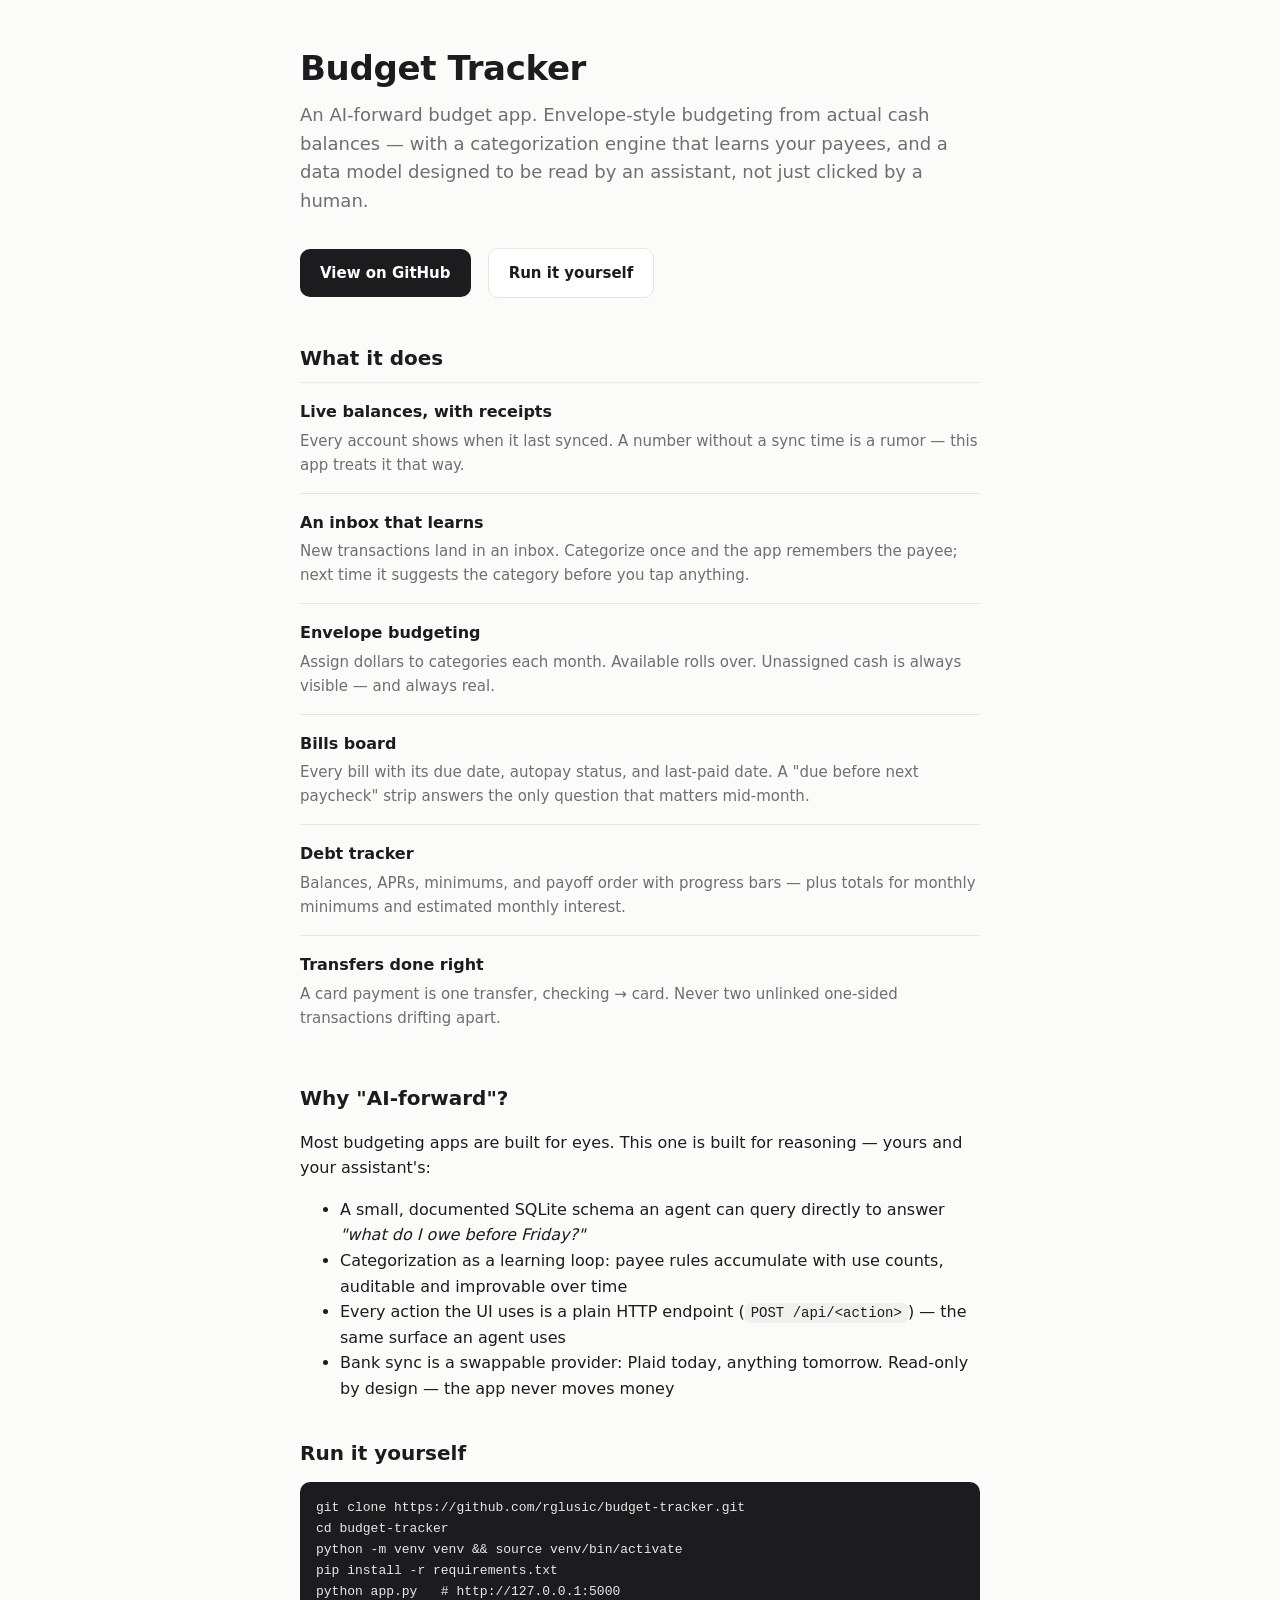
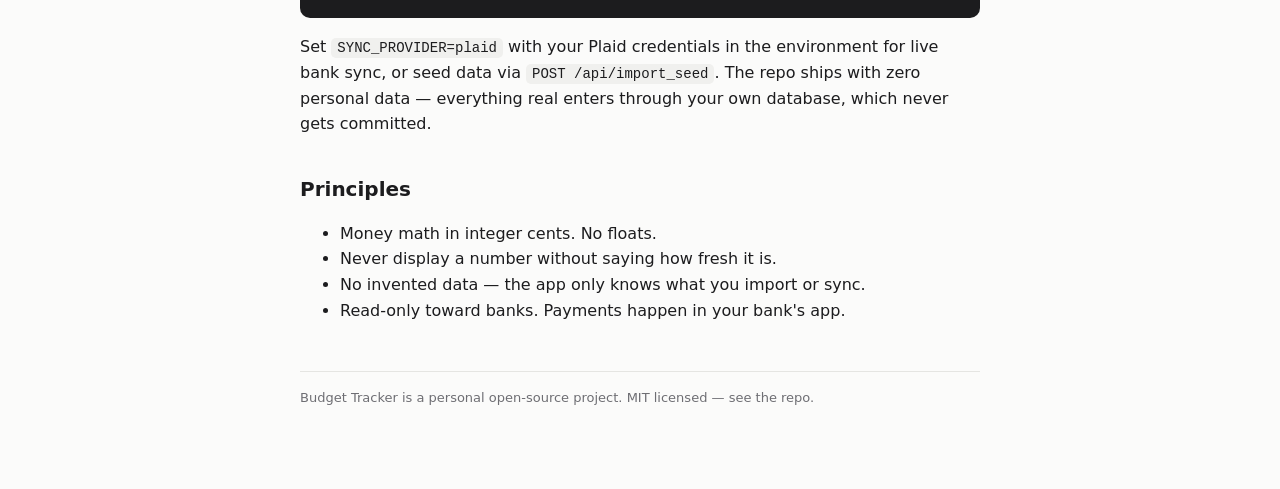
==== docs/index.html @ f5f38d38 "Initial commit: AI-forward budget tracker v1" ====
<!DOCTYPE html>
<html lang="en">
<head>
<meta charset="utf-8">
<meta name="viewport" content="width=device-width, initial-scale=1">
<title>Budget Tracker — an AI-forward budget app</title>
<meta name="description" content="Envelope-style budgeting from actual cash balances, with a categorization engine that learns your payees and a data model built for the AI era.">
<style>
  :root { --ink:#1c1c1e; --muted:#6e6e73; --line:#e5e5e2; --accent:#0a7aff; --bg:#fbfbfa; }
  * { box-sizing:border-box; }
  body { margin:0; font-family:-apple-system,system-ui,"Segoe UI",sans-serif; color:var(--ink); background:var(--bg); line-height:1.6; }
  .wrap { max-width:720px; margin:0 auto; padding:48px 20px 80px; }
  h1 { font-size:34px; line-height:1.2; margin:0 0 12px; letter-spacing:-0.01em; }
  h2 { font-size:20px; margin:36px 0 8px; }
  p, li { font-size:16px; }
  .lede { font-size:18px; color:var(--muted); margin:0 0 24px; }
  .cta { display:inline-block; margin:8px 12px 8px 0; padding:12px 20px; border-radius:10px;
         background:var(--ink); color:#fff; text-decoration:none; font-weight:600; font-size:15px; }
  .cta.ghost { background:#fff; color:var(--ink); border:1px solid var(--line); }
  .feat { border-top:1px solid var(--line); padding:16px 0; }
  .feat strong { display:block; font-size:16px; margin-bottom:4px; }
  .feat p { margin:0; color:var(--muted); font-size:15px; }
  code { background:#f0f0ee; padding:2px 6px; border-radius:5px; font-size:14px; }
  pre { background:#1c1c1e; color:#e8e8e8; padding:16px; border-radius:10px; overflow-x:auto; font-size:13px; }
  footer { margin-top:48px; padding-top:16px; border-top:1px solid var(--line); color:var(--muted); font-size:13px; }
</style>
</head>
<body>
<div class="wrap">

  <h1>Budget Tracker</h1>
  <p class="lede">An AI-forward budget app. Envelope-style budgeting from actual
  cash balances — with a categorization engine that learns your payees, and a
  data model designed to be read by an assistant, not just clicked by a human.</p>

  <a class="cta" href="https://github.com/rglusic/budget-tracker">View on GitHub</a>
  <a class="cta ghost" href="#self-host">Run it yourself</a>

  <h2>What it does</h2>

  <div class="feat">
    <strong>Live balances, with receipts</strong>
    <p>Every account shows when it last synced. A number without a sync time is a rumor — this app treats it that way.</p>
  </div>
  <div class="feat">
    <strong>An inbox that learns</strong>
    <p>New transactions land in an inbox. Categorize once and the app remembers the payee; next time it suggests the category before you tap anything.</p>
  </div>
  <div class="feat">
    <strong>Envelope budgeting</strong>
    <p>Assign dollars to categories each month. Available rolls over. Unassigned cash is always visible — and always real.</p>
  </div>
  <div class="feat">
    <strong>Bills board</strong>
    <p>Every bill with its due date, autopay status, and last-paid date. A "due before next paycheck" strip answers the only question that matters mid-month.</p>
  </div>
  <div class="feat">
    <strong>Debt tracker</strong>
    <p>Balances, APRs, minimums, and payoff order with progress bars — plus totals for monthly minimums and estimated monthly interest.</p>
  </div>
  <div class="feat">
    <strong>Transfers done right</strong>
    <p>A card payment is one transfer, checking → card. Never two unlinked one-sided transactions drifting apart.</p>
  </div>

  <h2>Why "AI-forward"?</h2>
  <p>Most budgeting apps are built for eyes. This one is built for reasoning —
  yours and your assistant's:</p>
  <ul>
    <li>A small, documented SQLite schema an agent can query directly to answer <em>"what do I owe before Friday?"</em></li>
    <li>Categorization as a learning loop: payee rules accumulate with use counts, auditable and improvable over time</li>
    <li>Every action the UI uses is a plain HTTP endpoint (<code>POST /api/&lt;action&gt;</code>) — the same surface an agent uses</li>
    <li>Bank sync is a swappable provider: Plaid today, anything tomorrow. Read-only by design — the app never moves money</li>
  </ul>

  <h2 id="self-host">Run it yourself</h2>
  <pre>git clone https://github.com/rglusic/budget-tracker.git
cd budget-tracker
python -m venv venv &amp;&amp; source venv/bin/activate
pip install -r requirements.txt
python app.py   # http://127.0.0.1:5000</pre>
  <p>Set <code>SYNC_PROVIDER=plaid</code> with your Plaid credentials in the
  environment for live bank sync, or seed data via
  <code>POST /api/import_seed</code>. The repo ships with zero personal data —
  everything real enters through your own database, which never gets committed.</p>

  <h2>Principles</h2>
  <ul>
    <li>Money math in integer cents. No floats.</li>
    <li>Never display a number without saying how fresh it is.</li>
    <li>No invented data — the app only knows what you import or sync.</li>
    <li>Read-only toward banks. Payments happen in your bank's app.</li>
  </ul>

  <footer>Budget Tracker is a personal open-source project. MIT licensed — see the repo.</footer>

</div>
</body>
</html>
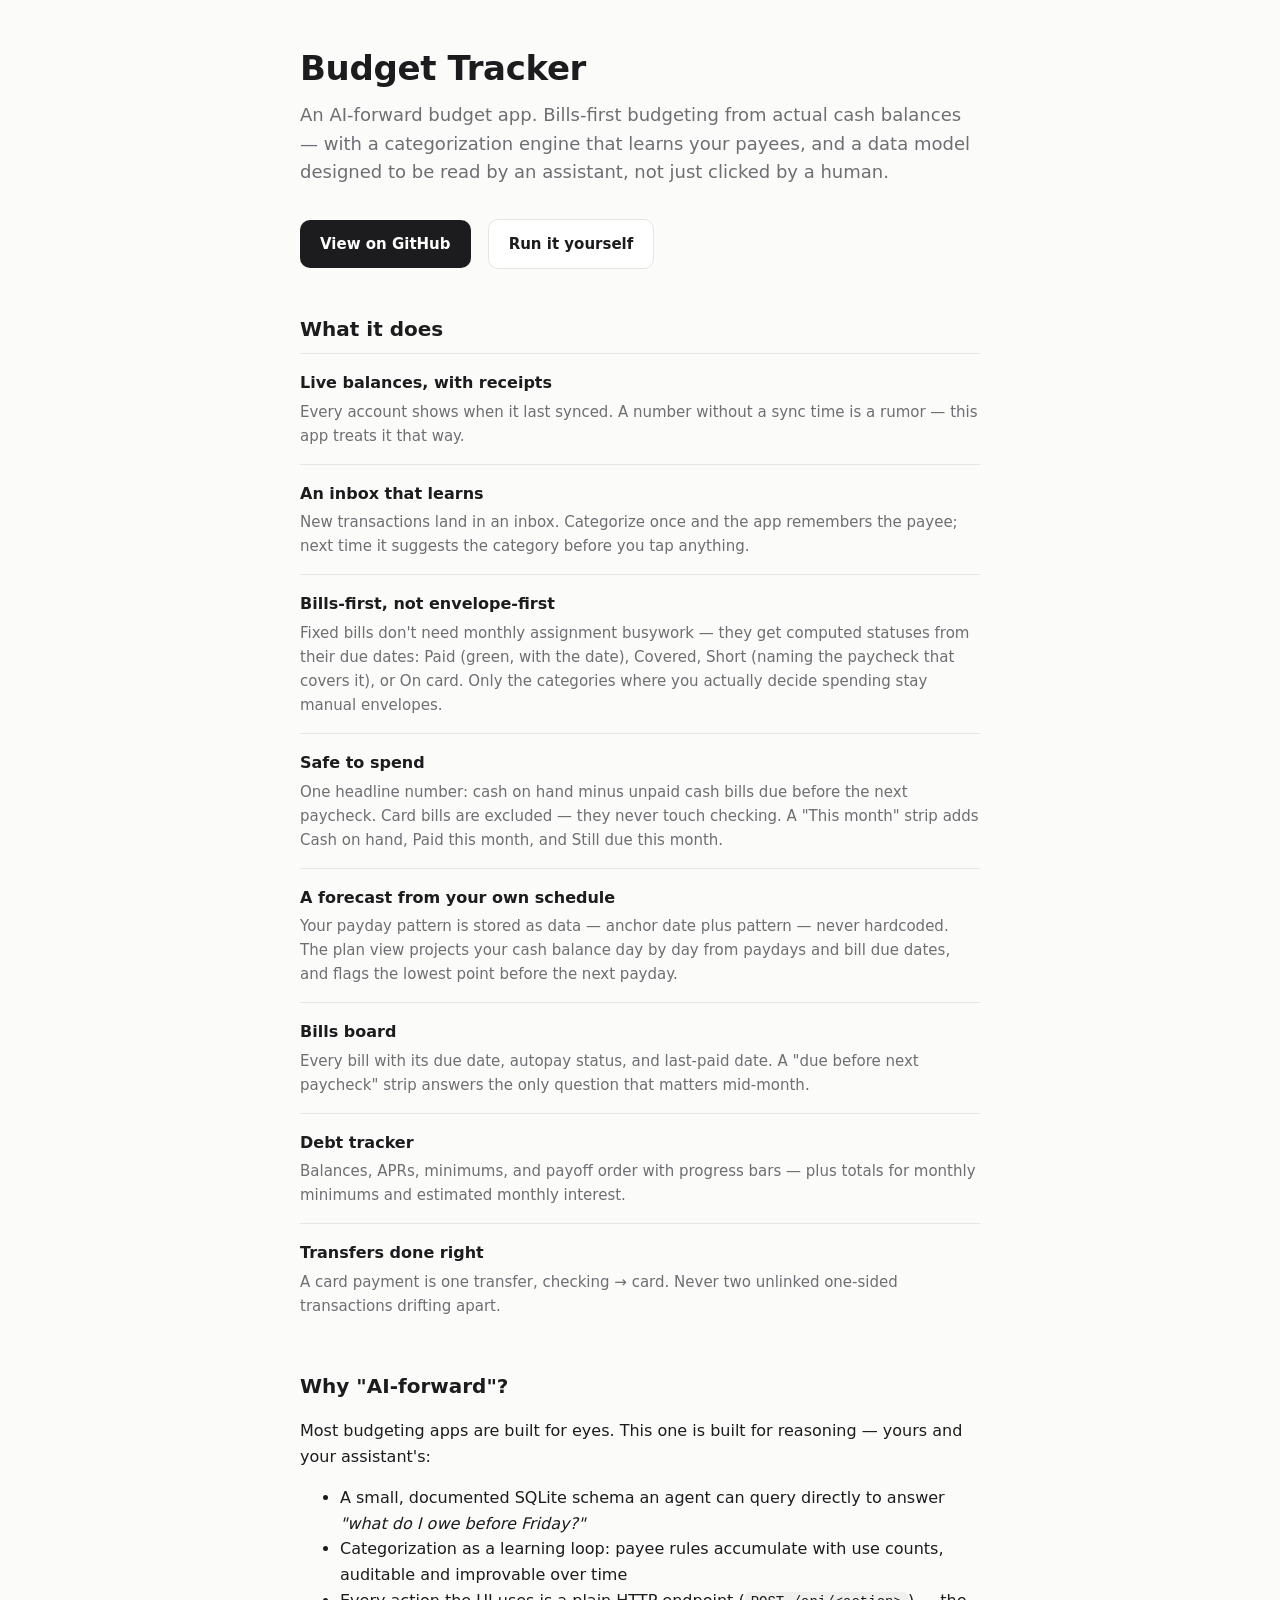
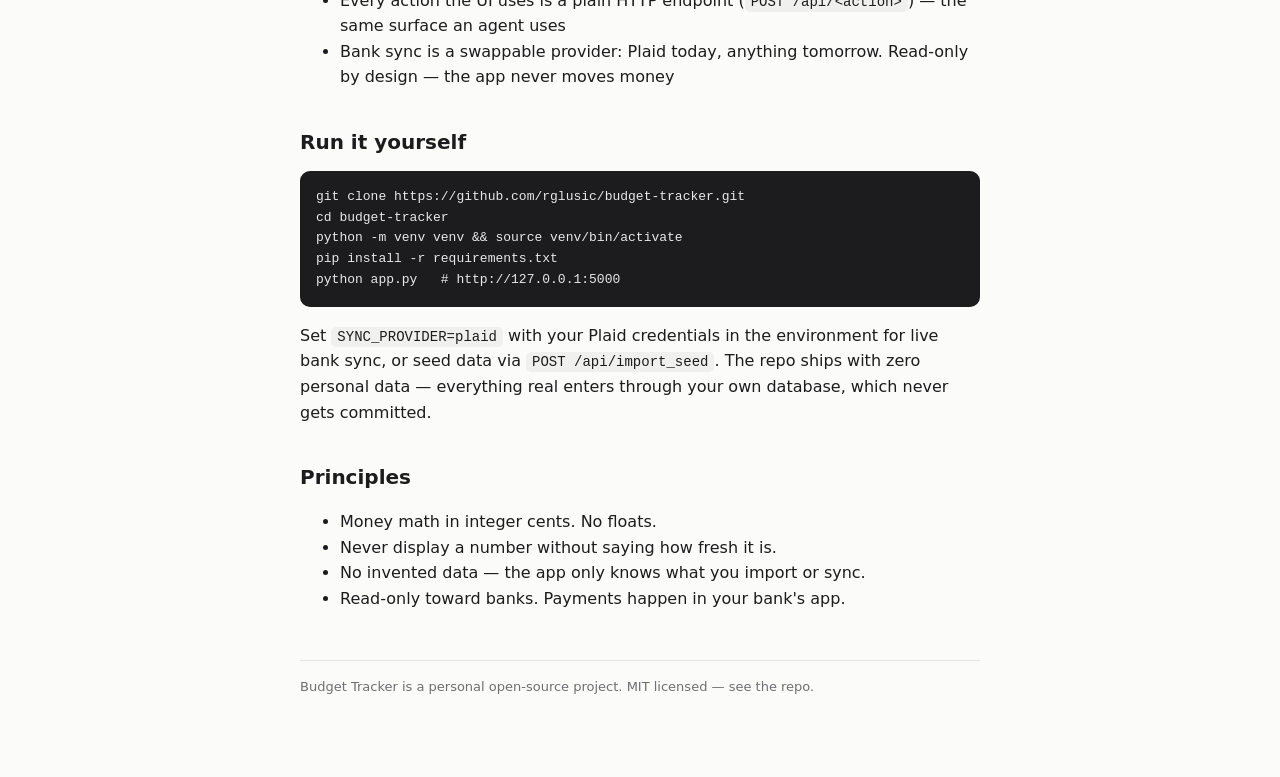
==== commit 87be5245: "v2: bills-first redesign — computed bill statuses, safe-to-spend, plan view with forecast, data-driv" ====
--- a/docs/index.html
+++ b/docs/index.html
@@ -4,7 +4,7 @@
 <meta charset="utf-8">
 <meta name="viewport" content="width=device-width, initial-scale=1">
 <title>Budget Tracker — an AI-forward budget app</title>
-<meta name="description" content="Envelope-style budgeting from actual cash balances, with a categorization engine that learns your payees and a data model built for the AI era.">
+<meta name="description" content="Bills-first budgeting from actual cash balances: computed bill statuses, a safe-to-spend headline, and a day-by-day cash forecast projected from your own stored payday pattern.">
 <style>
   :root { --ink:#1c1c1e; --muted:#6e6e73; --line:#e5e5e2; --accent:#0a7aff; --bg:#fbfbfa; }
   * { box-sizing:border-box; }
@@ -29,7 +29,7 @@
 <div class="wrap">
 
   <h1>Budget Tracker</h1>
-  <p class="lede">An AI-forward budget app. Envelope-style budgeting from actual
+  <p class="lede">An AI-forward budget app. Bills-first budgeting from actual
   cash balances — with a categorization engine that learns your payees, and a
   data model designed to be read by an assistant, not just clicked by a human.</p>
 
@@ -47,8 +47,16 @@
     <p>New transactions land in an inbox. Categorize once and the app remembers the payee; next time it suggests the category before you tap anything.</p>
   </div>
   <div class="feat">
-    <strong>Envelope budgeting</strong>
-    <p>Assign dollars to categories each month. Available rolls over. Unassigned cash is always visible — and always real.</p>
+    <strong>Bills-first, not envelope-first</strong>
+    <p>Fixed bills don't need monthly assignment busywork — they get computed statuses from their due dates: Paid (green, with the date), Covered, Short (naming the paycheck that covers it), or On card. Only the categories where you actually decide spending stay manual envelopes.</p>
+  </div>
+  <div class="feat">
+    <strong>Safe to spend</strong>
+    <p>One headline number: cash on hand minus unpaid cash bills due before the next paycheck. Card bills are excluded — they never touch checking. A "This month" strip adds Cash on hand, Paid this month, and Still due this month.</p>
+  </div>
+  <div class="feat">
+    <strong>A forecast from your own schedule</strong>
+    <p>Your payday pattern is stored as data — anchor date plus pattern — never hardcoded. The plan view projects your cash balance day by day from paydays and bill due dates, and flags the lowest point before the next payday.</p>
   </div>
   <div class="feat">
     <strong>Bills board</strong>
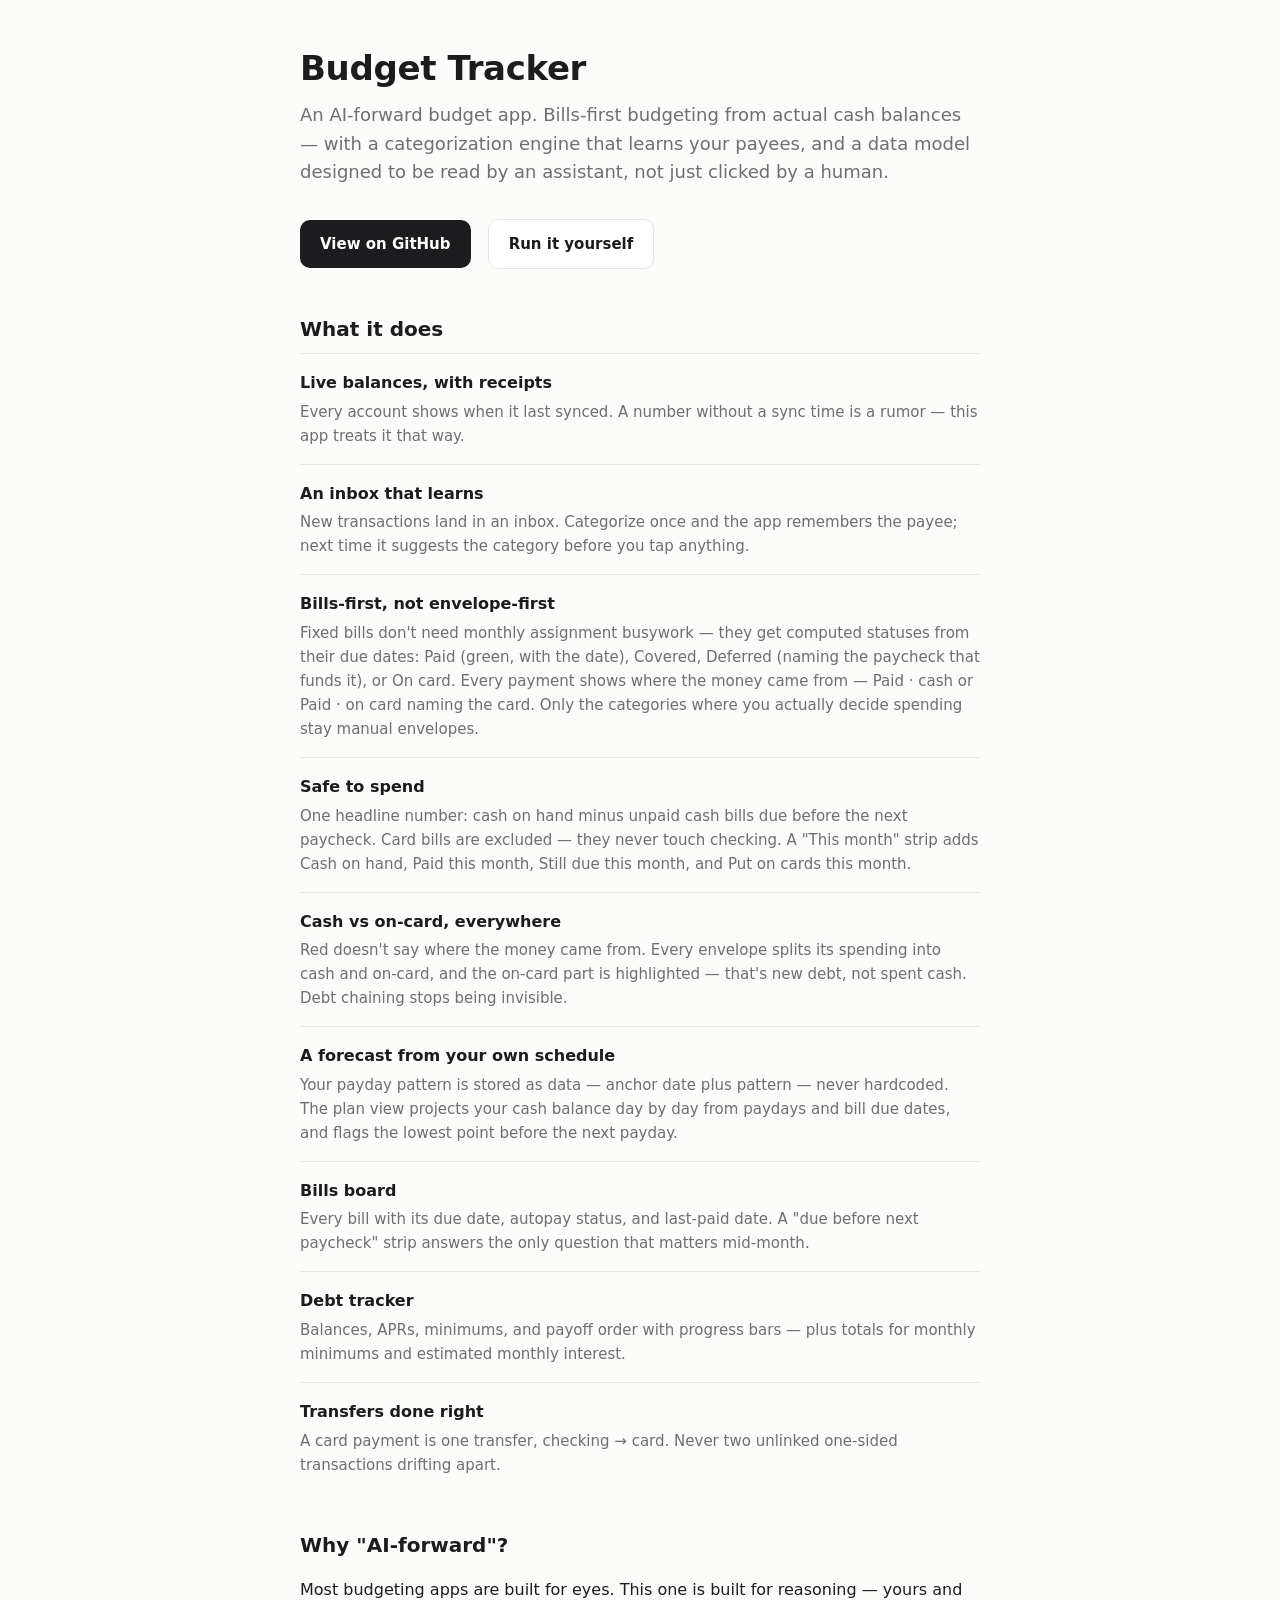
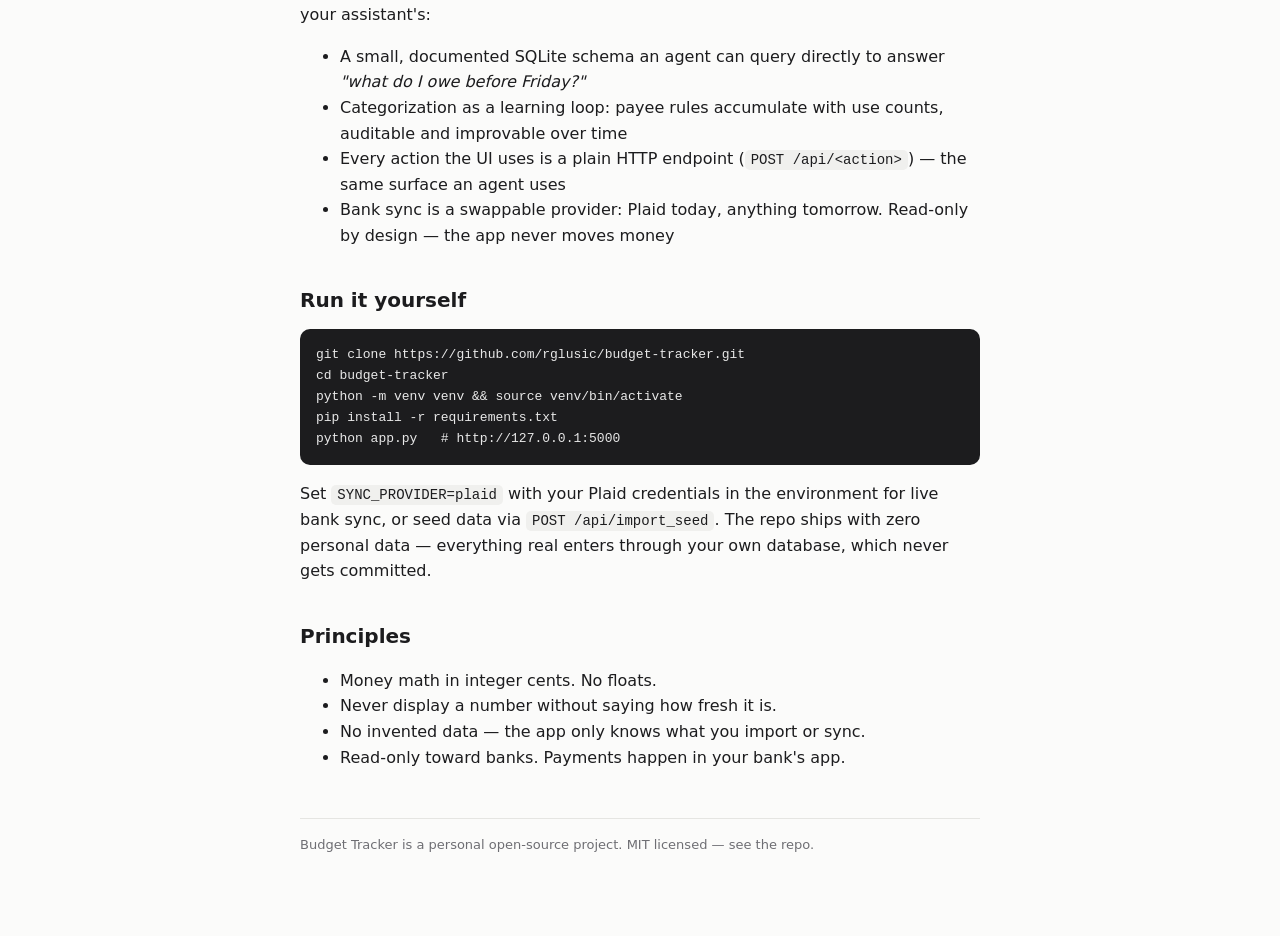
==== commit 770bd49d: "Cash vs on-card funding split: envelope spent split, bill funding (Paid cash / Paid on card / Covere" ====
--- a/docs/index.html
+++ b/docs/index.html
@@ -48,11 +48,15 @@
   </div>
   <div class="feat">
     <strong>Bills-first, not envelope-first</strong>
-    <p>Fixed bills don't need monthly assignment busywork — they get computed statuses from their due dates: Paid (green, with the date), Covered, Short (naming the paycheck that covers it), or On card. Only the categories where you actually decide spending stay manual envelopes.</p>
+    <p>Fixed bills don't need monthly assignment busywork — they get computed statuses from their due dates: Paid (green, with the date), Covered, Deferred (naming the paycheck that funds it), or On card. Every payment shows where the money came from — Paid · cash or Paid · on card naming the card. Only the categories where you actually decide spending stay manual envelopes.</p>
   </div>
   <div class="feat">
     <strong>Safe to spend</strong>
-    <p>One headline number: cash on hand minus unpaid cash bills due before the next paycheck. Card bills are excluded — they never touch checking. A "This month" strip adds Cash on hand, Paid this month, and Still due this month.</p>
+    <p>One headline number: cash on hand minus unpaid cash bills due before the next paycheck. Card bills are excluded — they never touch checking. A "This month" strip adds Cash on hand, Paid this month, Still due this month, and Put on cards this month.</p>
+  </div>
+  <div class="feat">
+    <strong>Cash vs on-card, everywhere</strong>
+    <p>Red doesn't say where the money came from. Every envelope splits its spending into cash and on-card, and the on-card part is highlighted — that's new debt, not spent cash. Debt chaining stops being invisible.</p>
   </div>
   <div class="feat">
     <strong>A forecast from your own schedule</strong>
